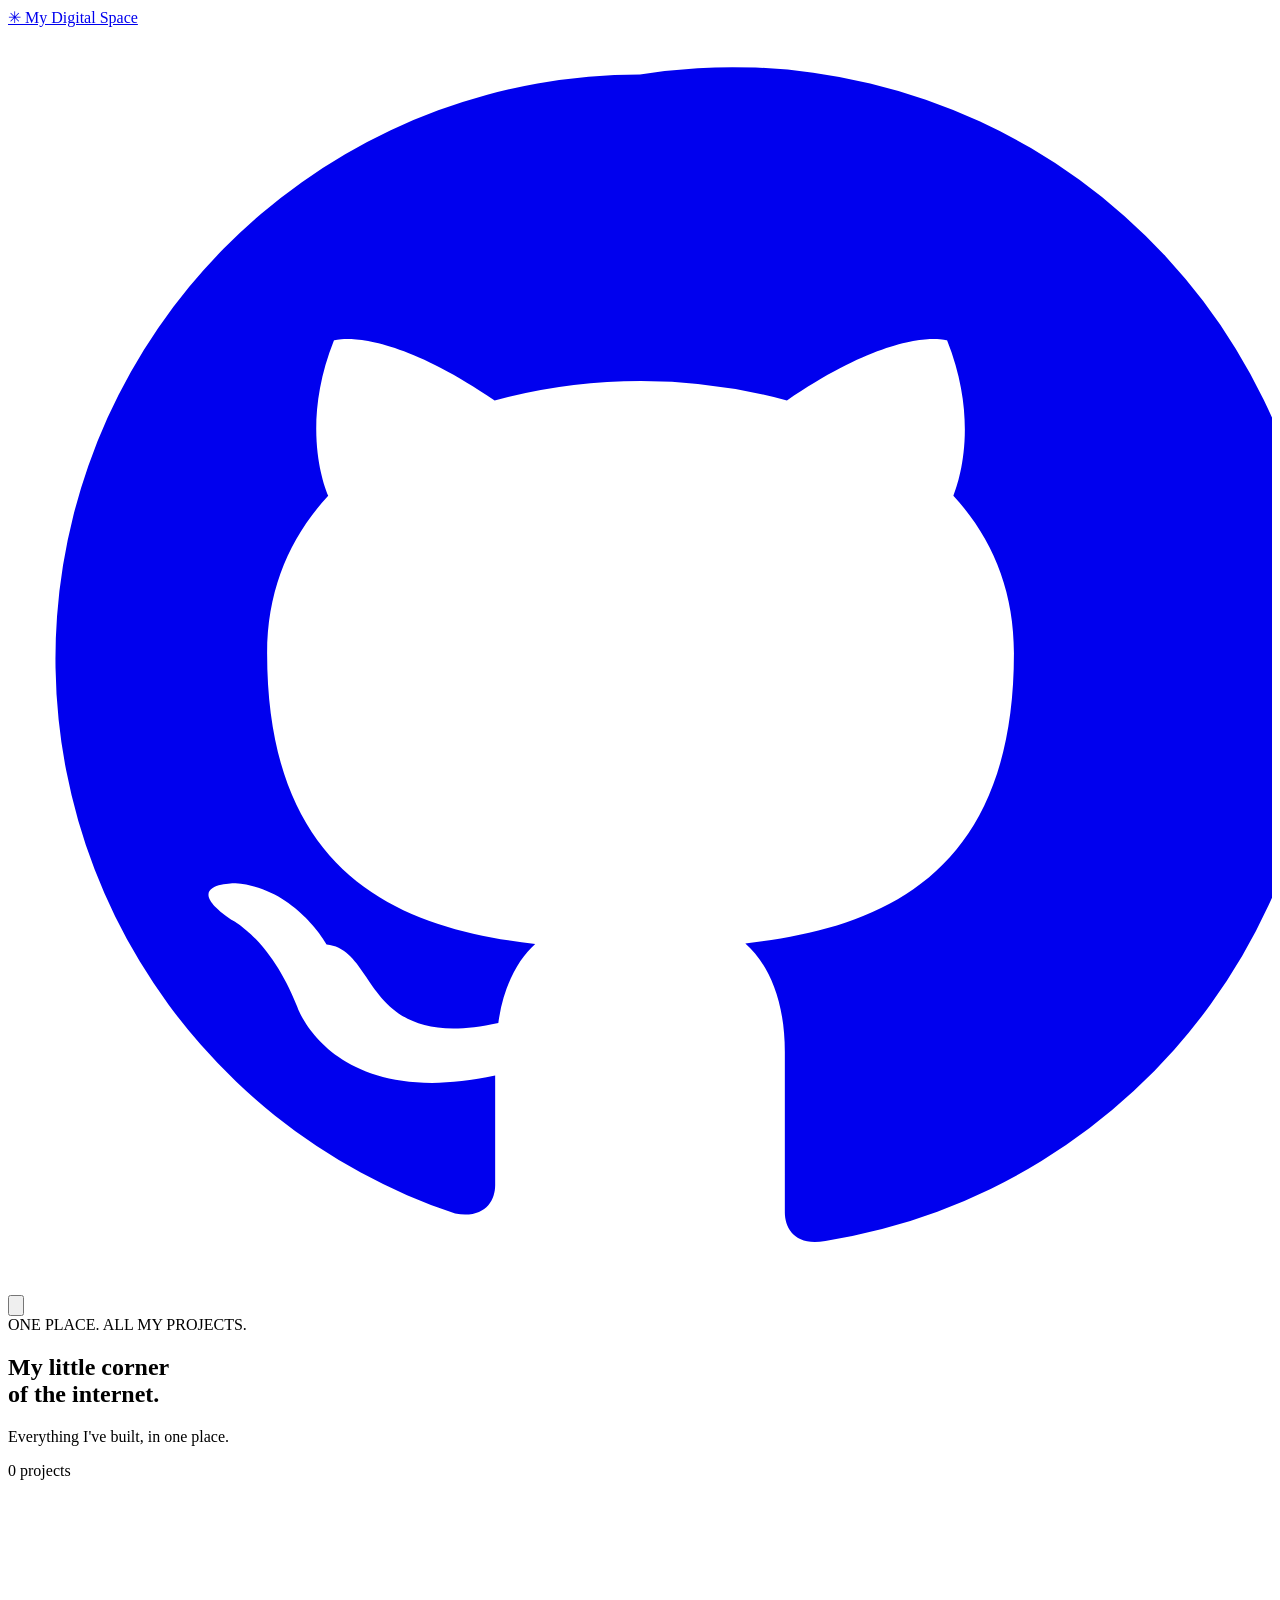
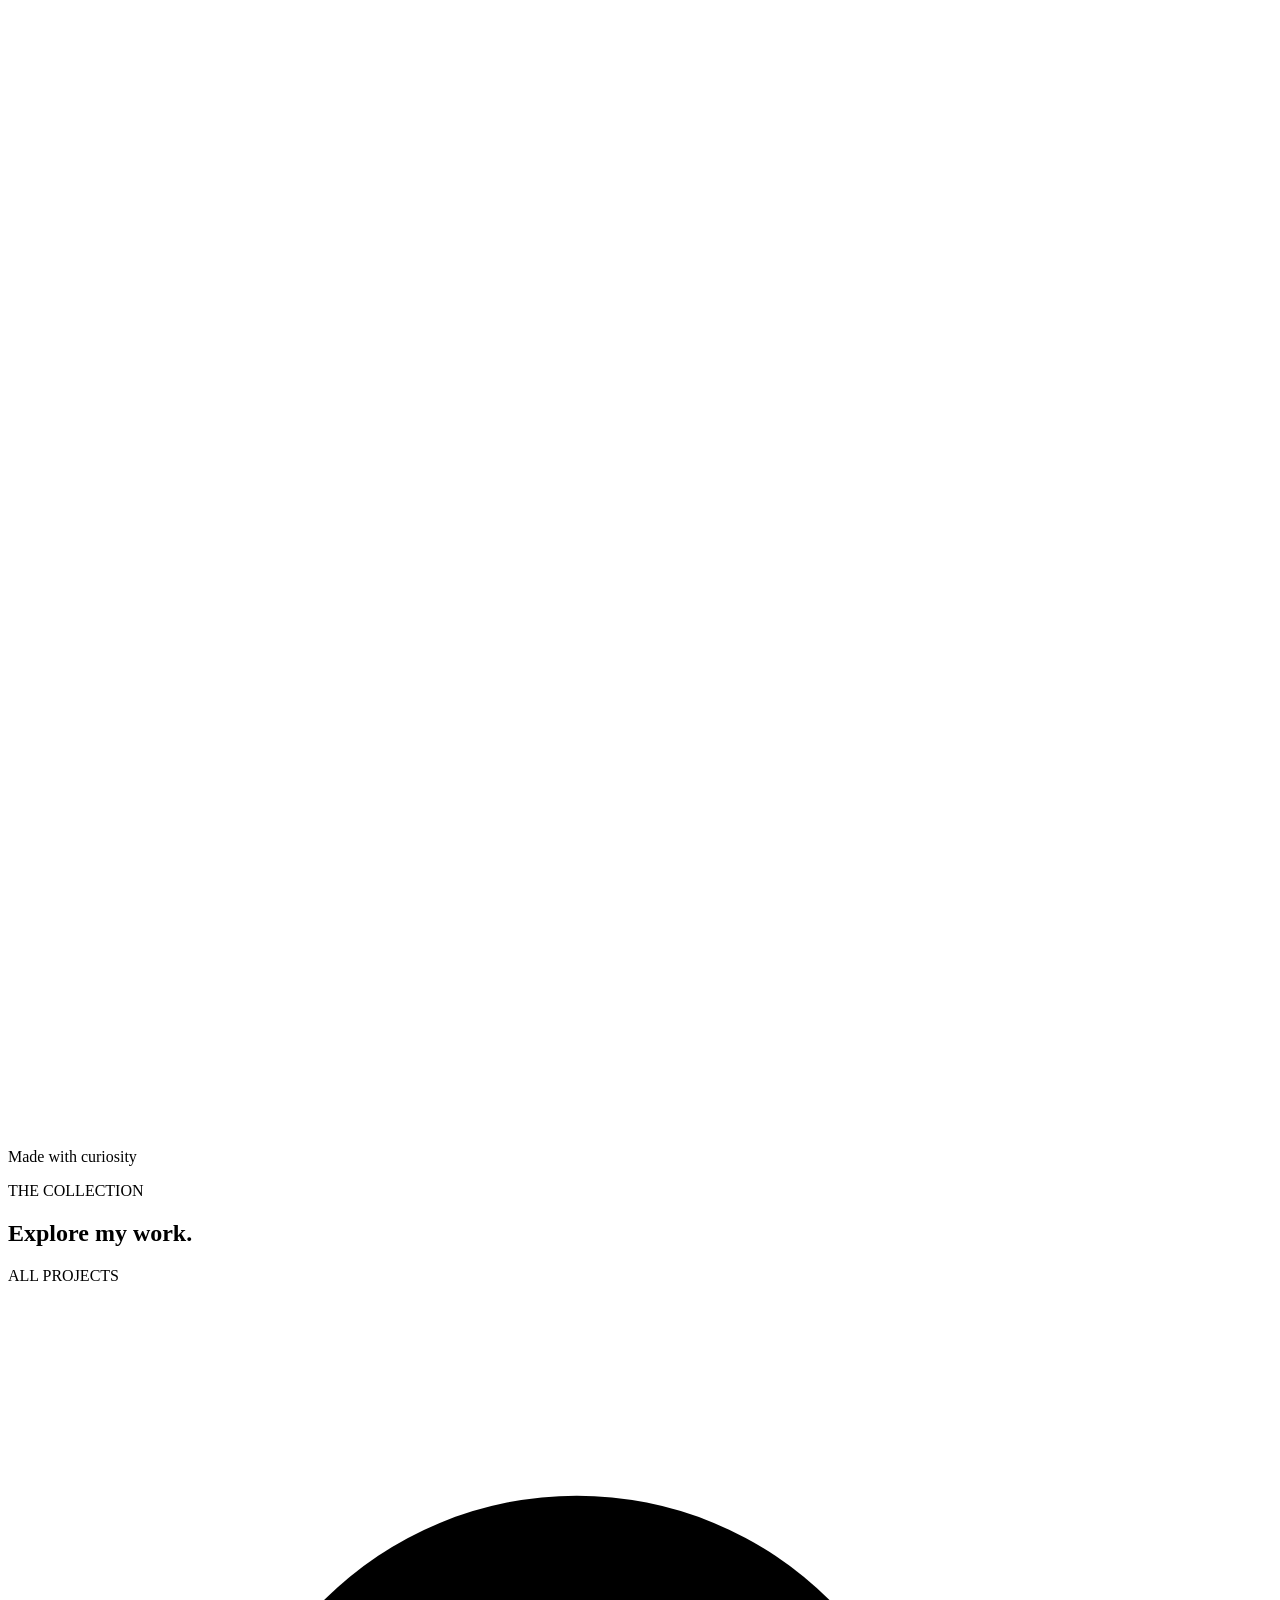
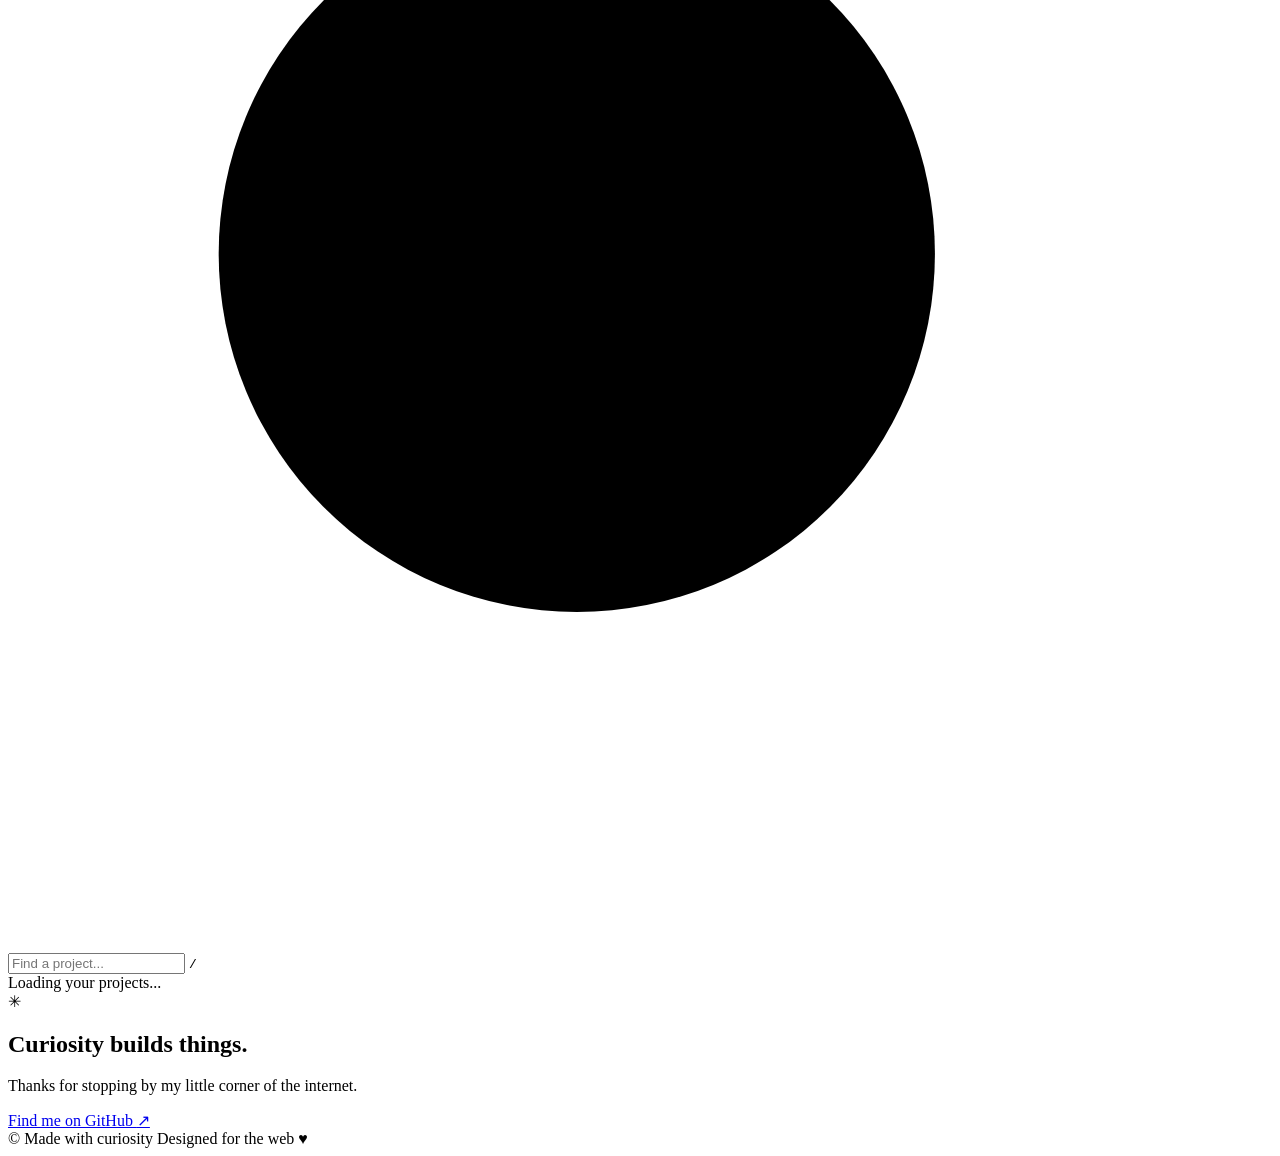
==== index.html @ 5c9eac35 "Create index.html" ====
<!DOCTYPE html>
<html lang="en">
<head>
  <meta charset="UTF-8">
  <meta name="viewport" content="width=device-width, initial-scale=1">
  <meta name="theme-color" content="#f7f5ff">
  <meta name="description" content="Explore all my websites and projects.">
  <title>My Digital Space</title>
  <link rel="icon" href="https://github.com/favicon.ico">
  <link rel="stylesheet" href="./style.css">
  <script src="./app.js" defer></script>
</head>
<body>
  <header class="topbar">
    <a class="brand" href="./" aria-label="Home">
      <span class="brand-mark">✳</span>
      <span id="brand-name">My Digital Space</span>
    </a>

    <div class="top-actions">
      <a class="icon-button github-link"
         href="https://github.com"
         target="_blank" rel="noopener"
         aria-label="GitHub" title="GitHub">
        <svg viewBox="0 0 24 24" aria-hidden="true">
          <path fill="currentColor"
            d="M12 .9a11.1 11.1 0 0 0-3.51 21.63c.56.1.76-.24.76-.54v-2.08c-3.1.67-3.76-1.31-3.76-1.31-.51-1.3-1.25-1.65-1.25-1.65-1.02-.7.08-.69.08-.69 1.13.08 1.73 1.16 1.73 1.16 1 .1.66 2.06 3.26 1.49.1-.73.39-1.22.7-1.5-2.48-.28-5.09-1.24-5.09-5.52 0-1.22.44-2.21 1.16-2.99-.12-.28-.5-1.42.11-2.95 0 0 .94-.3 3.05 1.14a10.6 10.6 0 0 1 5.55 0c2.11-1.44 3.04-1.14 3.04-1.14.61 1.53.23 2.67.12 2.95.72.78 1.15 1.77 1.15 2.99 0 4.29-2.61 5.23-5.1 5.51.4.35.75 1.02.75 2.06v3.05c0 .3.2.65.77.54A11.1 11.1 0 0 0 12 .9Z"/>
        </svg>
      </a>

      <button class="icon-button" id="theme-toggle"
        type="button" aria-label="Switch color theme"
        title="Switch theme">
        <svg class="theme-icon" viewBox="0 0 24 24"
          aria-hidden="true">
          <path d="M12 3v2m0 14v2M3 12h2m14 0h2M5.64 5.64l1.42 1.42m9.88 9.88 1.42 1.42m0-12.72-1.42 1.42m-9.88 9.88-1.42 1.42M12 7a5 5 0 1 0 0 10 5 5 0 0 0 0-10Z"/>
        </svg>
      </button>
    </div>
  </header>

  <main class="page-shell">
    <section class="hero reveal">
      <div class="eyebrow">
        <span class="status-dot"></span>
        ONE PLACE. ALL MY PROJECTS.
      </div>

      <h1 id="hero-title">
        My little corner<br>
        of the <span class="gradient-text">internet.</span>
      </h1>

      <p class="hero-description" id="hero-subtitle">
        Everything I've built, in one place.
      </p>

      <div class="hero-meta">
        <span class="meta-pill">
          <span class="status-dot"></span>
          <span id="project-count">0 projects</span>
        </span>
        <span class="meta-pill">
          <svg viewBox="0 0 24 24" aria-hidden="true">
            <path d="M12 3v18M3 12h18"/>
          </svg>
          Made with curiosity
        </span>
      </div>
    </section>

    <section class="directory-section" aria-labelledby="directory-title">
      <div class="section-heading reveal">
        <div>
          <p class="section-kicker">THE COLLECTION</p>
          <h2 id="directory-title">Explore my work<span class="accent-dot">.</span></h2>
        </div>

        <span class="collection-label" id="collection-label">
          ALL PROJECTS
        </span>
      </div>

      <div class="search-wrap reveal">
        <svg viewBox="0 0 24 24" aria-hidden="true">
          <circle cx="10.8" cy="10.8" r="6.8"/>
          <path d="m16 16 4.5 4.5"/>
        </svg>
        <input id="site-search" type="search"
          placeholder="Find a project..."
          aria-label="Search projects"
          autocomplete="off">
        <kbd>/</kbd>
      </div>

      <div id="site-grid" class="site-grid" aria-live="polite">
        <div class="loading-card">Loading your projects...</div>
      </div>

      <p id="empty-state" class="empty-state" hidden>
        No projects found. Try another search.
      </p>
    </section>

    <section class="closing-card reveal">
      <div class="closing-symbol">✳</div>
      <div class="closing-copy">
        <h2>Curiosity builds things.</h2>
        <p>Thanks for stopping by my little corner of the internet.</p>
      </div>
      <a class="text-link github-link" href="https://github.com"
        target="_blank" rel="noopener">
        Find me on GitHub <span aria-hidden="true">↗</span>
      </a>
    </section>
  </main>

  <footer class="footer">
    <span>© <span id="current-year"></span>
      <span id="footer-owner">Made with curiosity</span>
    </span>
    <span>Designed for the web <span class="footer-heart">♥</span></span>
  </footer>

  <noscript>
    <p>This website directory requires JavaScript to load projects.</p>
  </noscript>
</body>
          </html>
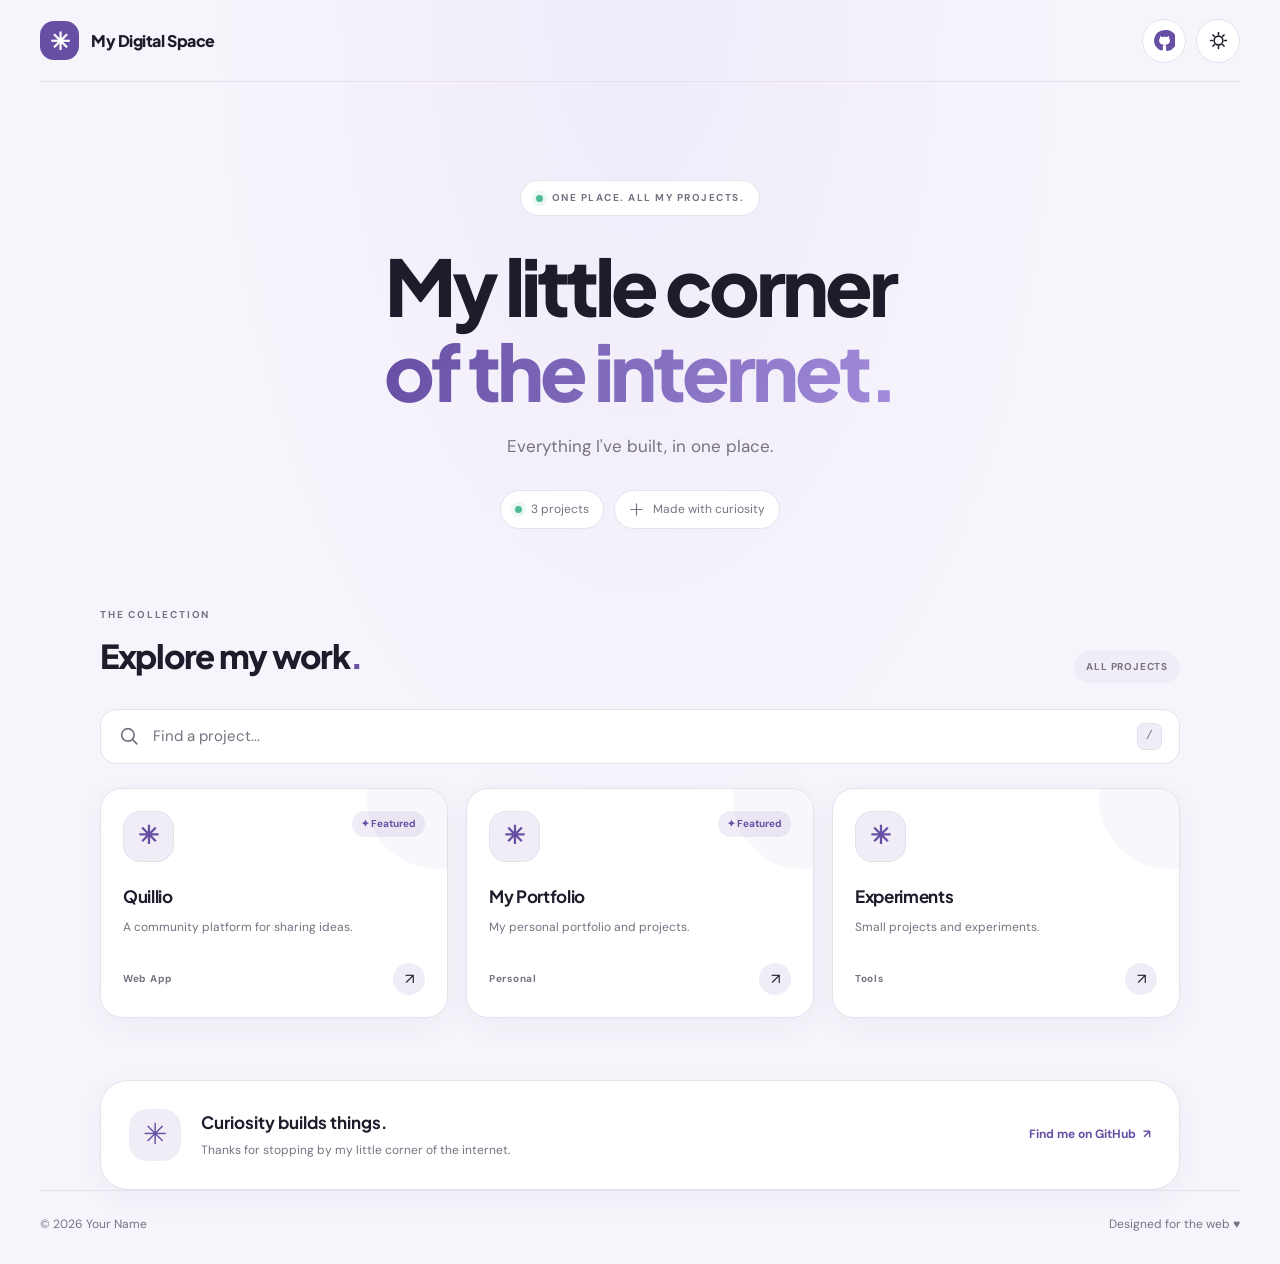
==== commit f88c214b: "Add files via upload" ====
--- a/index.html
+++ b/index.html
@@ -9,6 +9,55 @@
   <link rel="icon" href="https://github.com/favicon.ico">
   <link rel="stylesheet" href="./style.css">
   <script src="./app.js" defer></script>
+  <style>
+    /* Mobile fix: keep the closing message readable instead of squeezing it. */
+    @media (max-width: 600px) {
+      .closing-card {
+        display: grid;
+        grid-template-columns: 52px minmax(0, 1fr);
+        align-items: start;
+        column-gap: 16px;
+        row-gap: 14px;
+        padding: 22px;
+      }
+      .closing-symbol {
+        grid-column: 1;
+        grid-row: 1;
+      }
+      .closing-copy {
+        grid-column: 2;
+        grid-row: 1;
+        width: 100%;
+        min-width: 0;
+      }
+      .closing-copy h2,
+      .closing-copy p {
+        word-break: normal;
+        overflow-wrap: normal;
+      }
+      .closing-copy p {
+        max-width: 100%;
+        line-height: 1.7;
+      }
+      .closing-card > .text-link {
+        grid-column: 1 / -1;
+        grid-row: 2;
+        justify-self: start;
+        white-space: normal;
+      }
+    }
+    @media (max-width: 360px) {
+      .closing-card {
+        grid-template-columns: 44px minmax(0, 1fr);
+        column-gap: 12px;
+        padding: 18px;
+      }
+      .closing-symbol {
+        width: 44px;
+        height: 44px;
+      }
+    }
+  </style>
 </head>
 <body>
   <header class="topbar">
@@ -16,24 +65,15 @@
       <span class="brand-mark">✳</span>
       <span id="brand-name">My Digital Space</span>
     </a>
-
     <div class="top-actions">
-      <a class="icon-button github-link"
-         href="https://github.com"
-         target="_blank" rel="noopener"
-         aria-label="GitHub" title="GitHub">
+      <a class="icon-button github-link" href="https://github.com" target="_blank" rel="noopener" aria-label="GitHub" title="GitHub">
         <svg viewBox="0 0 24 24" aria-hidden="true">
-          <path fill="currentColor"
-            d="M12 .9a11.1 11.1 0 0 0-3.51 21.63c.56.1.76-.24.76-.54v-2.08c-3.1.67-3.76-1.31-3.76-1.31-.51-1.3-1.25-1.65-1.25-1.65-1.02-.7.08-.69.08-.69 1.13.08 1.73 1.16 1.73 1.16 1 .1.66 2.06 3.26 1.49.1-.73.39-1.22.7-1.5-2.48-.28-5.09-1.24-5.09-5.52 0-1.22.44-2.21 1.16-2.99-.12-.28-.5-1.42.11-2.95 0 0 .94-.3 3.05 1.14a10.6 10.6 0 0 1 5.55 0c2.11-1.44 3.04-1.14 3.04-1.14.61 1.53.23 2.67.12 2.95.72.78 1.15 1.77 1.15 2.99 0 4.29-2.61 5.23-5.1 5.51.4.35.75 1.02.75 2.06v3.05c0 .3.2.65.77.54A11.1 11.1 0 0 0 12 .9Z"/>
+          <path fill="currentColor" d="M12 .9a11.1 11.1 0 0 0-3.51 21.63c.56.1.76-.24.76-.54v-2.08c-3.1.67-3.76-1.31-3.76-1.31-.51-1.3-1.25-1.65-1.25-1.65-1.02-.7.08-.69.08-.69 1.13.08 1.73 1.16 1.73 1.16 1 .1.66 2.06 3.26 1.49.1-.73.39-1.22.7-1.5-2.48-.28-5.09-1.24-5.09-5.52 0-1.22.44-2.21 1.16-2.99-.12-.28-.5-1.42.11-2.95 0 0 .94-.3 3.05 1.14a10.6 10.6 0 0 1 5.55 0c2.11-1.44 3.04-1.14 3.04-1.14.61 1.53.23 2.67.12 2.95.72.78 1.15 1.77 1.15 2.99 0 4.29-2.61 5.23-5.1 5.51.4.35.75 1.02.75 2.06v3.05c0 .3.2.65.77.54A11.1 11.1 0 0 0 12 .9Z"/>
         </svg>
       </a>
-
-      <button class="icon-button" id="theme-toggle"
-        type="button" aria-label="Switch color theme"
-        title="Switch theme">
-        <svg class="theme-icon" viewBox="0 0 24 24"
-          aria-hidden="true">
-          <path d="M12 3v2m0 14v2M3 12h2m14 0h2M5.64 5.64l1.42 1.42m9.88 9.88 1.42 1.42m0-12.72-1.42 1.42m-9.88 9.88-1.42 1.42M12 7a5 5 0 1 0 0 10 5 5 0 0 0 0-10Z"/>
+      <button class="icon-button" id="theme-toggle" type="button" aria-label="Switch color theme" title="Switch theme">
+        <svg class="theme-icon" viewBox="0 0 24 24" aria-hidden="true">
+          <path d="M12 3v2m0 14v2M3 12h2m14 0h2M5.64 5.64l1.42 1.42m9.88 9.88 1.42 1.42m0-12.72-1.42 1.42m-9.88 9.88-1.42-1.42M12 7a5 5 0 1 0 0 10 5 5 0 0 0 0-10Z"/>
         </svg>
       </button>
     </div>
@@ -41,29 +81,13 @@
 
   <main class="page-shell">
     <section class="hero reveal">
-      <div class="eyebrow">
-        <span class="status-dot"></span>
-        ONE PLACE. ALL MY PROJECTS.
-      </div>
-
-      <h1 id="hero-title">
-        My little corner<br>
-        of the <span class="gradient-text">internet.</span>
-      </h1>
-
-      <p class="hero-description" id="hero-subtitle">
-        Everything I've built, in one place.
-      </p>
-
+      <div class="eyebrow"><span class="status-dot"></span>ONE PLACE. ALL MY PROJECTS.</div>
+      <h1 id="hero-title">My little corner<br>of the <span class="gradient-text">internet.</span></h1>
+      <p class="hero-description" id="hero-subtitle">Everything I've built, in one place.</p>
       <div class="hero-meta">
+        <span class="meta-pill"><span class="status-dot"></span><span id="project-count">0 projects</span></span>
         <span class="meta-pill">
-          <span class="status-dot"></span>
-          <span id="project-count">0 projects</span>
-        </span>
-        <span class="meta-pill">
-          <svg viewBox="0 0 24 24" aria-hidden="true">
-            <path d="M12 3v18M3 12h18"/>
-          </svg>
+          <svg viewBox="0 0 24 24" aria-hidden="true"><path d="M12 3v18M3 12h18"/></svg>
           Made with curiosity
         </span>
       </div>
@@ -75,31 +99,15 @@
           <p class="section-kicker">THE COLLECTION</p>
           <h2 id="directory-title">Explore my work<span class="accent-dot">.</span></h2>
         </div>
-
-        <span class="collection-label" id="collection-label">
-          ALL PROJECTS
-        </span>
+        <span class="collection-label" id="collection-label">ALL PROJECTS</span>
       </div>
-
       <div class="search-wrap reveal">
-        <svg viewBox="0 0 24 24" aria-hidden="true">
-          <circle cx="10.8" cy="10.8" r="6.8"/>
-          <path d="m16 16 4.5 4.5"/>
-        </svg>
-        <input id="site-search" type="search"
-          placeholder="Find a project..."
-          aria-label="Search projects"
-          autocomplete="off">
+        <svg viewBox="0 0 24 24" aria-hidden="true"><circle cx="10.8" cy="10.8" r="6.8"/><path d="m16 16 4.5 4.5"/></svg>
+        <input id="site-search" type="search" placeholder="Find a project..." aria-label="Search projects" autocomplete="off">
         <kbd>/</kbd>
       </div>
-
-      <div id="site-grid" class="site-grid" aria-live="polite">
-        <div class="loading-card">Loading your projects...</div>
-      </div>
-
-      <p id="empty-state" class="empty-state" hidden>
-        No projects found. Try another search.
-      </p>
+      <div id="site-grid" class="site-grid" aria-live="polite"><div class="loading-card">Loading your projects...</div></div>
+      <p id="empty-state" class="empty-state" hidden>No projects found. Try another search.</p>
     </section>
 
     <section class="closing-card reveal">
@@ -108,23 +116,14 @@
         <h2>Curiosity builds things.</h2>
         <p>Thanks for stopping by my little corner of the internet.</p>
       </div>
-      <a class="text-link github-link" href="https://github.com"
-        target="_blank" rel="noopener">
-        Find me on GitHub <span aria-hidden="true">↗</span>
-      </a>
+      <a class="text-link github-link" href="https://github.com" target="_blank" rel="noopener">Find me on GitHub <span aria-hidden="true">↗</span></a>
     </section>
   </main>
 
   <footer class="footer">
-    <span>© <span id="current-year"></span>
-      <span id="footer-owner">Made with curiosity</span>
-    </span>
+    <span>© <span id="current-year"></span> <span id="footer-owner">Made with curiosity</span></span>
     <span>Designed for the web <span class="footer-heart">♥</span></span>
   </footer>
-
-  <noscript>
-    <p>This website directory requires JavaScript to load projects.</p>
-  </noscript>
+  <noscript><p>This website directory requires JavaScript to load projects.</p></noscript>
 </body>
-          </html>
-          
+</html>
--- a/style.css
+++ b/style.css
@@ -0,0 +1,1013 @@
+@import url('https://fonts.googleapis.com/css2?family=DM+Sans:wght@400;500;600;700&family=Plus+Jakarta+Sans:wght@400;500;600;700;800&display=swap');
+
+:root {
+  color-scheme: light;
+  --bg: #f7f5fc;
+  --surface: #fff;
+  --surface-2: #f0edf7;
+  --surface-3: #e9e4f2;
+  --text: #201b2b;
+  --muted: #777181;
+  --line: #e6e0ed;
+  --primary: #6750a4;
+  --on-primary: #fff;
+  --accent: #a18bda;
+  --shadow: 0 8px 28px rgba(47, 34, 74, .055);
+  --shadow-hover: 0 18px 42px rgba(47, 34, 74, .12);
+  --radius-xl: 28px;
+  --radius-lg: 22px;
+  --radius-md: 16px;
+  --page-width: 1080px;
+}
+
+:root[data-theme="dark"] {
+  color-scheme: dark;
+  --bg: #14121a;
+  --surface: #201d28;
+  --surface-2: #2a2534;
+  --surface-3: #383044;
+  --text: #f2edf8;
+  --muted: #b1a8be;
+  --line: #393241;
+  --primary: #d0bcff;
+  --on-primary: #30234f;
+  --accent: #b6a0f4;
+  --shadow: 0 8px 28px rgba(0, 0, 0, .16);
+  --shadow-hover: 0 18px 42px rgba(0, 0, 0, .3);
+}
+
+*,
+*::before,
+*::after {
+  box-sizing: border-box;
+}
+
+html {
+  min-height: 100%;
+  scroll-behavior: smooth;
+  scroll-padding-top: 90px;
+}
+
+body {
+  margin: 0;
+  min-height: 100vh;
+  overflow-x: hidden;
+  background:
+    radial-gradient(ellipse at 50% 0%, rgba(166, 143, 226, .10), transparent 48%),
+    var(--bg);
+  color: var(--text);
+  font-family: 'DM Sans', sans-serif;
+  font-size: 15px;
+  line-height: 1.6;
+  transition: background-color .25s ease, color .25s ease;
+}
+
+button,
+input,
+a {
+  font: inherit;
+}
+
+a {
+  color: inherit;
+  text-decoration: none;
+}
+
+button,
+a,
+input {
+  -webkit-tap-highlight-color: transparent;
+}
+
+button:focus-visible,
+a:focus-visible,
+input:focus-visible {
+  outline: 3px solid var(--accent);
+  outline-offset: 4px;
+}
+
+svg {
+  width: 22px;
+  height: 22px;
+  fill: none;
+  stroke: currentColor;
+  stroke-width: 1.8;
+  stroke-linecap: round;
+  stroke-linejoin: round;
+}
+
+[hidden] {
+  display: none !important;
+}
+
+.topbar {
+  width: min(calc(100% - 48px), 1200px);
+  min-height: 82px;
+  margin: auto;
+  display: flex;
+  align-items: center;
+  justify-content: space-between;
+  gap: 20px;
+  border-bottom: 1px solid var(--line);
+}
+
+.brand {
+  display: inline-flex;
+  align-items: center;
+  gap: 12px;
+  min-width: 0;
+  font-family: 'Plus Jakarta Sans', sans-serif;
+  font-size: 16px;
+  font-weight: 800;
+  letter-spacing: -.45px;
+}
+
+.brand-mark {
+  width: 39px;
+  height: 39px;
+  flex: 0 0 auto;
+  display: grid;
+  place-items: center;
+  border-radius: 14px;
+  background: var(--primary);
+  color: var(--on-primary);
+  font-size: 24px;
+}
+
+.top-actions {
+  display: flex;
+  align-items: center;
+  gap: 10px;
+}
+
+.icon-button {
+  width: 44px;
+  height: 44px;
+  display: grid;
+  place-items: center;
+  border: 1px solid var(--line);
+  border-radius: 50%;
+  background: var(--surface);
+  color: var(--text);
+  cursor: pointer;
+  transition: transform .2s ease, background .2s ease;
+}
+
+.icon-button:hover {
+  background: var(--surface-2);
+  transform: rotate(-8deg);
+}
+
+.icon-button svg {
+  width: 21px;
+  height: 21px;
+}
+
+.page-shell {
+  width: min(calc(100% - 48px), var(--page-width));
+  margin: 0 auto;
+}
+
+.hero {
+  padding: 98px 0 78px;
+  text-align: center;
+}
+
+.eyebrow {
+  display: inline-flex;
+  align-items: center;
+  justify-content: center;
+  gap: 9px;
+  padding: 9px 15px;
+  border: 1px solid var(--line);
+  border-radius: 999px;
+  background: var(--surface);
+  color: var(--muted);
+  font-size: 10px;
+  font-weight: 700;
+  letter-spacing: 1.5px;
+}
+
+.status-dot {
+  width: 7px;
+  height: 7px;
+  display: inline-block;
+  flex: 0 0 auto;
+  border-radius: 50%;
+  background: #50b995;
+  box-shadow: 0 0 0 4px rgba(80, 185, 149, .12);
+}
+
+h1,
+h2,
+p {
+  margin-top: 0;
+}
+
+.hero h1 {
+  margin: 27px 0 18px;
+  font-family: 'Plus Jakarta Sans', sans-serif;
+  font-size: clamp(44px, 7.5vw, 78px);
+  font-weight: 800;
+  line-height: 1.09;
+  letter-spacing: -4px;
+}
+
+.gradient-text {
+  color: var(--primary);
+  background: linear-gradient(100deg, var(--primary), var(--accent));
+  -webkit-background-clip: text;
+  background-clip: text;
+  -webkit-text-fill-color: transparent;
+}
+
+.hero-description {
+  max-width: 530px;
+  margin: 0 auto;
+  color: var(--muted);
+  font-size: 17px;
+  line-height: 1.8;
+}
+
+.hero-meta {
+  display: flex;
+  justify-content: center;
+  flex-wrap: wrap;
+  gap: 10px;
+  margin-top: 28px;
+}
+
+.meta-pill {
+  display: inline-flex;
+  align-items: center;
+  gap: 9px;
+  padding: 9px 14px;
+  border: 1px solid var(--line);
+  border-radius: 999px;
+  background: var(--surface);
+  color: var(--muted);
+  font-size: 12px;
+}
+
+.meta-pill svg {
+  width: 15px;
+  height: 15px;
+}
+
+.directory-section {
+  padding-bottom: 62px;
+}
+
+.section-heading {
+  display: flex;
+  align-items: end;
+  justify-content: space-between;
+  gap: 20px;
+  margin-bottom: 26px;
+}
+
+.section-kicker {
+  margin-bottom: 7px;
+  color: var(--muted);
+  font-size: 10px;
+  font-weight: 700;
+  letter-spacing: 1.8px;
+}
+
+.section-heading h2 {
+  margin-bottom: 0;
+  font-family: 'Plus Jakarta Sans', sans-serif;
+  font-size: clamp(24px, 4vw, 33px);
+  font-weight: 800;
+  letter-spacing: -1.3px;
+}
+
+.accent-dot {
+  color: var(--primary);
+}
+
+.collection-label {
+  padding: 8px 12px;
+  border-radius: 999px;
+  background: var(--surface-2);
+  color: var(--muted);
+  font-size: 10px;
+  font-weight: 700;
+  letter-spacing: .8px;
+  white-space: nowrap;
+}
+
+.search-wrap {
+  display: flex;
+  align-items: center;
+  gap: 13px;
+  max-width: 100%;
+  height: 55px;
+  margin-bottom: 24px;
+  padding: 0 17px;
+  border: 1px solid var(--line);
+  border-radius: var(--radius-md);
+  background: var(--surface);
+  transition: border-color .2s ease, box-shadow .2s ease;
+}
+
+.search-wrap:focus-within {
+  border-color: var(--accent);
+  box-shadow: 0 0 0 4px rgba(161, 139, 218, .12);
+}
+
+.search-wrap > svg {
+  flex: 0 0 auto;
+  color: var(--muted);
+}
+
+.search-wrap input {
+  width: 100%;
+  min-width: 0;
+  height: 100%;
+  padding: 0;
+  border: 0;
+  outline: none;
+  background: transparent;
+  color: var(--text);
+}
+
+.search-wrap input:focus-visible {
+  outline: none;
+}
+
+.search-wrap input::placeholder {
+  color: var(--muted);
+}
+
+.search-wrap kbd {
+  padding: 3px 8px;
+  border: 1px solid var(--line);
+  border-radius: 7px;
+  background: var(--surface-2);
+  color: var(--muted);
+  font-size: 12px;
+}
+
+.site-grid {
+  display: grid;
+  grid-template-columns: repeat(3, minmax(0, 1fr));
+  align-items: stretch;
+  gap: 18px;
+}
+
+.site-card {
+  position: relative;
+  min-width: 0;
+  min-height: 230px;
+  display: flex;
+  flex-direction: column;
+  padding: 22px;
+  overflow: hidden;
+  border: 1px solid var(--line);
+  border-radius: var(--radius-lg);
+  background: var(--surface);
+  box-shadow: var(--shadow);
+  transition: transform .25s ease, border-color .25s ease, box-shadow .25s ease, background-color .25s ease;
+  animation: card-appear .45s both;
+}
+
+.site-card::before {
+  position: absolute;
+  top: -60px;
+  right: -60px;
+  width: 140px;
+  height: 140px;
+  border-radius: 50%;
+  background: var(--primary);
+  opacity: .045;
+  content: "";
+  pointer-events: none;
+  transition: transform .3s ease;
+}
+
+.site-card:hover {
+  transform: translateY(-5px);
+  border-color: var(--accent);
+  box-shadow: var(--shadow-hover);
+}
+
+.site-card:hover::before {
+  transform: scale(1.7);
+}
+
+.card-top {
+  display: flex;
+  align-items: flex-start;
+  justify-content: space-between;
+  gap: 12px;
+}
+
+.site-icon {
+  width: 51px;
+  height: 51px;
+  display: grid;
+  place-items: center;
+  flex: 0 0 auto;
+  overflow: hidden;
+  border: 1px solid var(--line);
+  border-radius: 17px;
+  background: var(--surface-2);
+  color: var(--primary);
+  font-size: 25px;
+  font-weight: 700;
+}
+
+.site-icon img {
+  width: 100%;
+  height: 100%;
+  padding: 9px;
+  object-fit: contain;
+}
+
+.featured-badge {
+  max-width: 60%;
+  padding: 5px 9px;
+  border-radius: 999px;
+  background: var(--surface-2);
+  color: var(--primary);
+  font-size: 10px;
+  font-weight: 700;
+  text-align: center;
+}
+
+.card-copy {
+  min-width: 0;
+  margin-top: 21px;
+}
+
+.card-copy h3 {
+  margin: 0 0 7px;
+  font-family: 'Plus Jakarta Sans', sans-serif;
+  font-size: 17px;
+  font-weight: 700;
+  letter-spacing: -.35px;
+  overflow-wrap: break-word;
+  word-break: normal;
+}
+
+.card-copy p {
+  display: -webkit-box;
+  overflow: hidden;
+  -webkit-box-orient: vertical;
+  -webkit-line-clamp: 2;
+  margin: 0;
+  color: var(--muted);
+  font-size: 12px;
+  line-height: 1.8;
+  overflow-wrap: break-word;
+}
+
+.card-bottom {
+  display: flex;
+  align-items: center;
+  justify-content: space-between;
+  gap: 10px;
+  margin-top: auto;
+  padding-top: 20px;
+}
+
+.category-label {
+  max-width: 80%;
+  min-width: 0;
+  overflow: hidden;
+  color: var(--muted);
+  font-size: 10px;
+  font-weight: 700;
+  letter-spacing: .7px;
+  text-overflow: ellipsis;
+  white-space: nowrap;
+}
+
+.card-arrow {
+  width: 32px;
+  height: 32px;
+  display: grid;
+  flex: 0 0 auto;
+  place-items: center;
+  border-radius: 50%;
+  background: var(--surface-2);
+  color: var(--text);
+  transition: background .2s ease, transform .2s ease;
+}
+
+.site-card:hover .card-arrow {
+  background: var(--primary);
+  color: var(--on-primary);
+  transform: translate(2px, -2px);
+}
+
+.loading-card {
+  grid-column: 1 / -1;
+  padding: 36px;
+  border: 1px dashed var(--line);
+  border-radius: var(--radius-lg);
+  color: var(--muted);
+  text-align: center;
+}
+
+.empty-state {
+  padding: 30px;
+  color: var(--muted);
+  text-align: center;
+}
+
+.closing-card {
+  display: flex;
+  align-items: center;
+  gap: 20px;
+  padding: 28px;
+  border: 1px solid var(--line);
+  border-radius: var(--radius-xl);
+  background: var(--surface);
+  box-shadow: var(--shadow);
+}
+
+.closing-symbol {
+  width: 52px;
+  height: 52px;
+  display: grid;
+  flex: 0 0 auto;
+  place-items: center;
+  border-radius: 18px;
+  background: var(--surface-2);
+  color: var(--primary);
+  font-size: 29px;
+}
+
+.closing-copy {
+  min-width: 0;
+  flex: 1;
+}
+
+.closing-copy h2 {
+  margin-bottom: 4px;
+  font-family: 'Plus Jakarta Sans', sans-serif;
+  font-size: 17px;
+}
+
+.closing-copy p {
+  margin-bottom: 0;
+  color: var(--muted);
+  font-size: 12px;
+}
+
+.text-link {
+  color: var(--primary);
+  font-size: 12px;
+  font-weight: 700;
+  white-space: nowrap;
+}
+
+.text-link span {
+  margin-left: 4px;
+}
+
+.footer {
+  width: min(calc(100% - 48px), 1200px);
+  margin: 0 auto;
+  padding: 24px 0 30px;
+  display: flex;
+  align-items: center;
+  justify-content: space-between;
+  gap: 16px;
+  border-top: 1px solid var(--line);
+  color: var(--muted);
+  font-size: 12px;
+}
+
+.footer p {
+  margin: 0;
+}
+
+.github-link {
+  color: var(--primary);
+  font-weight: 700;
+}
+
+/* Project details page */
+.project-shell {
+  width: min(calc(100% - 48px), 820px);
+  margin: 0 auto;
+  padding: 54px 0 70px;
+}
+
+.back-link {
+  display: inline-flex;
+  align-items: center;
+  gap: 8px;
+  margin-bottom: 24px;
+  color: var(--muted);
+  font-size: 13px;
+  font-weight: 600;
+}
+
+.project-card,
+.project-hero,
+.project-panel {
+  border: 1px solid var(--line);
+  border-radius: var(--radius-xl);
+  background: var(--surface);
+  box-shadow: var(--shadow);
+}
+
+.project-hero {
+  padding: clamp(24px, 5vw, 48px);
+}
+
+.project-icon-frame {
+  width: 76px;
+  height: 76px;
+  display: grid;
+  place-items: center;
+  overflow: hidden;
+  border: 1px solid var(--line);
+  border-radius: 24px;
+  background: var(--surface-2);
+  color: var(--primary);
+  font-size: 34px;
+}
+
+.project-icon-frame img {
+  width: 100%;
+  height: 100%;
+  object-fit: contain;
+}
+
+.project-category {
+  display: inline-block;
+  margin-top: 24px;
+  color: var(--muted);
+  font-size: 11px;
+  font-weight: 700;
+  letter-spacing: 1.2px;
+}
+
+.project-title,
+#project-title {
+  margin: 10px 0 12px;
+  font-family: 'Plus Jakarta Sans', sans-serif;
+  font-size: clamp(30px, 6vw, 48px);
+  font-weight: 800;
+  line-height: 1.15;
+  letter-spacing: -1.5px;
+  overflow-wrap: anywhere;
+}
+
+.project-description,
+#project-description {
+  max-width: 620px;
+  margin-bottom: 26px;
+  color: var(--muted);
+  font-size: 16px;
+  line-height: 1.8;
+  overflow-wrap: break-word;
+}
+
+.project-actions {
+  display: flex;
+  flex-wrap: wrap;
+  gap: 12px;
+}
+
+.primary-button,
+.secondary-button,
+#visit-project,
+#star-link {
+  min-height: 46px;
+  display: inline-flex;
+  align-items: center;
+  justify-content: center;
+  gap: 9px;
+  padding: 12px 18px;
+  border: 1px solid transparent;
+  border-radius: 999px;
+  background: var(--primary);
+  color: var(--on-primary);
+  font-weight: 700;
+  text-align: center;
+  cursor: pointer;
+  transition: transform .2s ease, opacity .2s ease, background .2s ease;
+}
+
+.primary-button:hover,
+#visit-project:hover,
+#star-link:hover {
+  transform: translateY(-2px);
+  opacity: .92;
+}
+
+.secondary-button {
+  border-color: var(--line);
+  background: var(--surface-2);
+  color: var(--text);
+}
+
+.project-panel {
+  margin-top: 20px;
+  padding: 24px;
+}
+
+.project-panel h2 {
+  margin-bottom: 8px;
+  font-family: 'Plus Jakarta Sans', sans-serif;
+  font-size: 19px;
+}
+
+.project-panel p {
+  margin-bottom: 0;
+  color: var(--muted);
+}
+
+#star-card {
+  margin-top: 20px;
+  padding: 24px;
+  border: 1px solid var(--line);
+  border-radius: var(--radius-xl);
+  background: var(--surface);
+  box-shadow: var(--shadow);
+}
+
+#star-card h2 {
+  margin-bottom: 8px;
+  font-family: 'Plus Jakarta Sans', sans-serif;
+  font-size: 20px;
+}
+
+#star-message {
+  color: var(--muted);
+}
+
+#star-link svg {
+  width: 18px;
+  height: 18px;
+}
+
+/* Tablets */
+@media (max-width: 900px) {
+  .page-shell {
+    width: min(calc(100% - 36px), var(--page-width));
+  }
+
+  .topbar,
+  .footer {
+    width: calc(100% - 36px);
+  }
+
+  .site-grid {
+    grid-template-columns: repeat(2, minmax(0, 1fr));
+    gap: 16px;
+  }
+
+  .hero {
+    padding: 72px 0 56px;
+  }
+
+  .hero h1 {
+    letter-spacing: -2px;
+  }
+}
+
+/* Mobile: one project card per row */
+@media screen and (max-width: 600px) {
+  .page-shell {
+    width: calc(100% - 32px);
+  }
+
+  .topbar,
+  .footer {
+    width: calc(100% - 32px);
+  }
+
+  .topbar {
+    min-height: 68px;
+    gap: 10px;
+  }
+
+  .brand {
+    gap: 9px;
+    font-size: 14px;
+  }
+
+  .brand-mark {
+    width: 36px;
+    height: 36px;
+    border-radius: 12px;
+    font-size: 21px;
+  }
+
+  .top-actions {
+    gap: 7px;
+  }
+
+  .icon-button {
+    width: 42px;
+    height: 42px;
+  }
+
+  .site-grid {
+    grid-template-columns: minmax(0, 1fr) !important;
+    gap: 14px;
+  }
+
+  .site-card {
+    width: 100%;
+    min-width: 0;
+    min-height: 190px;
+    padding: 20px;
+    border-radius: var(--radius-lg);
+  }
+
+  .card-top {
+    align-items: center;
+  }
+
+  .card-copy {
+    margin-top: 17px;
+  }
+
+  .card-copy h3 {
+    font-size: 19px;
+    overflow-wrap: break-word;
+    word-break: normal;
+  }
+
+  .card-copy p {
+    font-size: 13px;
+    overflow-wrap: break-word;
+    word-break: normal;
+  }
+
+  .card-bottom {
+    padding-top: 18px;
+  }
+
+  .hero {
+    padding: 54px 0 42px;
+  }
+
+  .hero h1 {
+    margin-top: 22px;
+    font-size: clamp(34px, 9vw, 48px);
+    line-height: 1.15;
+    letter-spacing: -1.8px;
+    overflow-wrap: anywhere;
+  }
+
+  .hero-description {
+    font-size: 15px;
+  }
+
+  .hero-meta {
+    gap: 8px;
+    margin-top: 22px;
+  }
+
+  .meta-pill {
+    max-width: 100%;
+  }
+
+  .section-heading {
+    align-items: flex-start;
+    gap: 10px;
+    margin-bottom: 20px;
+  }
+
+  .section-heading h2 {
+    font-size: 24px;
+    letter-spacing: -.8px;
+  }
+
+  .collection-label {
+    max-width: 45%;
+    white-space: normal;
+    text-align: center;
+  }
+
+  .search-wrap {
+    height: 52px;
+    margin-bottom: 18px;
+    padding: 0 13px;
+  }
+
+  .search-wrap kbd {
+    display: none;
+  }
+
+  .directory-section {
+    padding-bottom: 40px;
+  }
+
+  .closing-card {
+    align-items: flex-start;
+    flex-wrap: wrap;
+    gap: 14px;
+    padding: 20px;
+  }
+
+  .closing-copy {
+    min-width: 0;
+  }
+
+  .text-link {
+    margin-left: 66px;
+  }
+
+  .footer {
+    flex-wrap: wrap;
+    gap: 12px;
+    padding-bottom: 20px;
+  }
+
+  .project-shell {
+    width: calc(100% - 32px);
+    padding: 32px 0 48px;
+  }
+
+  .project-hero {
+    padding: 24px;
+    border-radius: var(--radius-lg);
+  }
+
+  .project-actions {
+    flex-direction: column;
+    align-items: stretch;
+  }
+
+  .project-actions a,
+  .project-actions button,
+  #visit-project,
+  #star-link {
+    width: 100%;
+  }
+
+  .project-panel,
+  #star-card {
+    padding: 20px;
+    border-radius: var(--radius-lg);
+  }
+}
+
+/* Very small phones */
+@media (max-width: 360px) {
+  .page-shell,
+  .topbar,
+  .footer,
+  .project-shell {
+    width: calc(100% - 24px);
+  }
+
+  .brand {
+    font-size: 12px;
+  }
+
+  .brand-mark {
+    width: 32px;
+    height: 32px;
+    font-size: 19px;
+  }
+
+  .site-card {
+    padding: 16px;
+  }
+
+  .hero h1 {
+    font-size: 32px;
+    letter-spacing: -1px;
+  }
+
+  .section-heading h2 {
+    font-size: 21px;
+  }
+
+  .project-hero {
+    padding: 18px;
+  }
+}
+
+@keyframes card-appear {
+  from {
+    opacity: 0;
+    transform: translateY(10px);
+  }
+  to {
+    opacity: 1;
+    transform: translateY(0);
+  }
+}
+
+@media (prefers-reduced-motion: reduce) {
+  *,
+  *::before,
+  *::after {
+    scroll-behavior: auto !important;
+    animation-duration: 0.01ms !important;
+    animation-iteration-count: 1 !important;
+    transition-duration: 0.01ms !important;
+  }
+}
